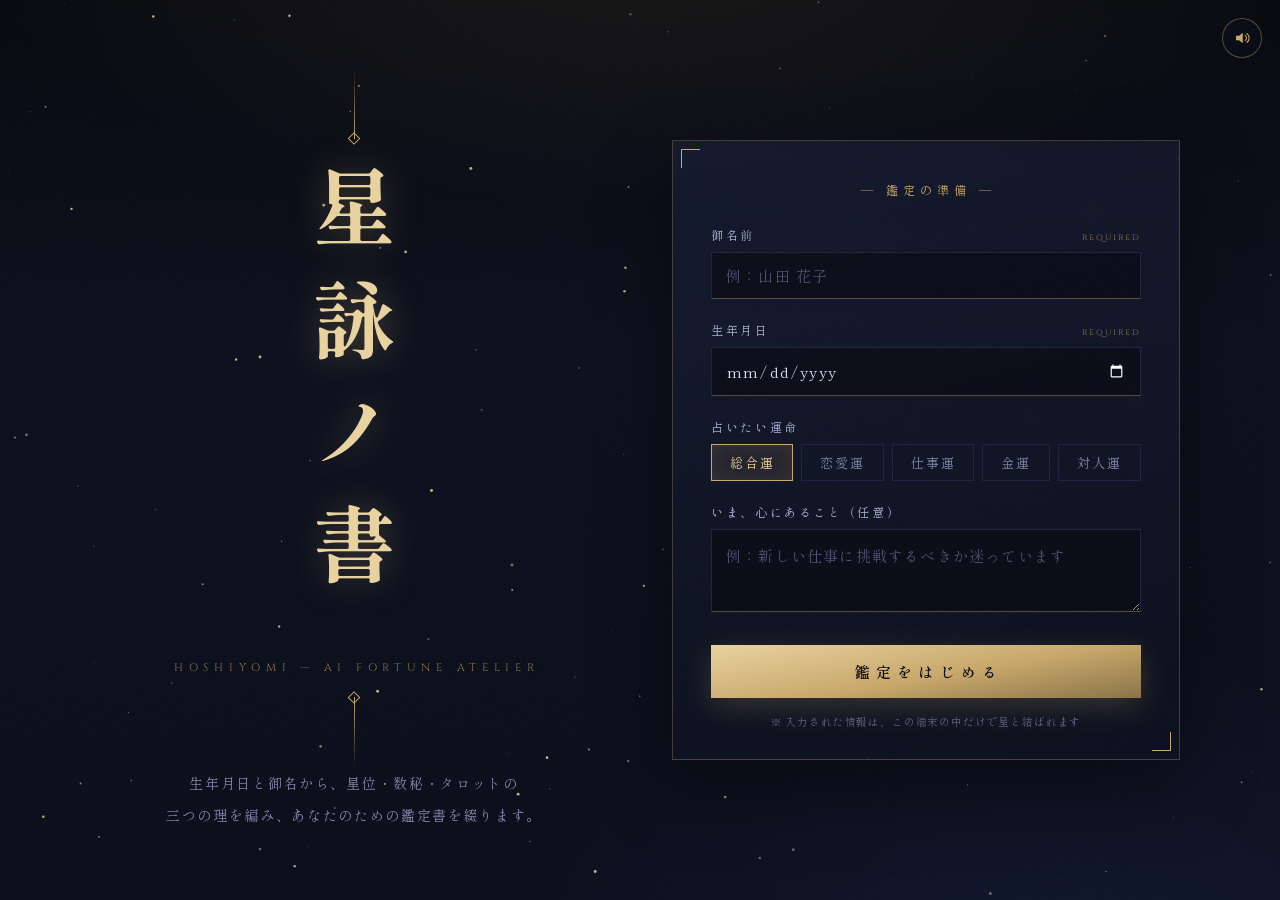
==== index.html @ f8292570 "星詠ノ書 — AI占い鑑定書ツール 初版 西洋占星術×数秘術×タロットの三占術ミックス。完全ローカル動作。 儀式フロー・鑑定書PDF・シェア画像・音響演出つき。  Co-Authored-By: Cl" ====
<!DOCTYPE html>
<html lang="ja">
<head>
<meta charset="UTF-8">
<meta name="viewport" content="width=device-width, initial-scale=1.0">
<title>星詠ノ書 — AI Fortune Atelier</title>
<link rel="preconnect" href="https://fonts.googleapis.com">
<link rel="preconnect" href="https://fonts.gstatic.com" crossorigin>
<link href="https://fonts.googleapis.com/css2?family=Shippori+Mincho+B1:wght@400;500;600;700;800&family=Cormorant+Garamond:ital,wght@0,400;0,500;0,600;1,400&family=Cinzel:wght@400;500;600&display=swap" rel="stylesheet">
<link rel="stylesheet" href="style.css">
</head>
<body>

<canvas id="stars"></canvas>
<div class="grain" aria-hidden="true"></div>

<button id="sound-toggle" class="sound-toggle" aria-label="音のオン・オフ" title="音のオン・オフ">
  <svg class="ico-on" viewBox="0 0 24 24" width="18" height="18"><path d="M4 9v6h4l5 4V5L8 9H4z" fill="currentColor"/><path d="M16 8.5a4 4 0 010 7M18.5 6a7.5 7.5 0 010 12" fill="none" stroke="currentColor" stroke-width="1.4" stroke-linecap="round"/></svg>
  <svg class="ico-off" viewBox="0 0 24 24" width="18" height="18"><path d="M4 9v6h4l5 4V5L8 9H4z" fill="currentColor"/><path d="M16 9.5l5 5M21 9.5l-5 5" fill="none" stroke="currentColor" stroke-width="1.4" stroke-linecap="round"/></svg>
</button>

<!-- ============ 画面1: 導入・入力 ============ -->
<section id="screen-intro" class="screen active">
  <div class="intro-layout">
    <div class="intro-title-block">
      <div class="title-ornament-top"></div>
      <h1 class="app-title">星詠ノ書</h1>
      <p class="app-title-en">HOSHIYOMI — AI FORTUNE ATELIER</p>
      <div class="title-ornament-bottom"></div>
      <p class="intro-lead">
        生年月日と御名から、星位・数秘・タロットの<br>
        三つの理を編み、あなたのための鑑定書を綴ります。
      </p>
    </div>

    <div class="intro-form-block">
      <div class="form-card">
        <p class="form-card-label">— 鑑定の準備 —</p>

        <label class="field">
          <span class="field-label">御名前 <em>required</em></span>
          <input type="text" id="in-name" placeholder="例：山田 花子" autocomplete="off">
        </label>

        <label class="field">
          <span class="field-label">生年月日 <em>required</em></span>
          <input type="date" id="in-birth" min="1930-01-01" max="2020-12-31">
        </label>

        <div class="field">
          <span class="field-label">占いたい運命</span>
          <div class="topic-chips" id="topic-chips">
            <button type="button" class="chip active" data-topic="total">総合運</button>
            <button type="button" class="chip" data-topic="love">恋愛運</button>
            <button type="button" class="chip" data-topic="work">仕事運</button>
            <button type="button" class="chip" data-topic="money">金運</button>
            <button type="button" class="chip" data-topic="human">対人運</button>
          </div>
        </div>

        <label class="field">
          <span class="field-label">いま、心にあること（任意）</span>
          <textarea id="in-concern" rows="2" placeholder="例：新しい仕事に挑戦するべきか迷っています"></textarea>
        </label>

        <button id="btn-start" class="btn-primary">鑑定をはじめる</button>
        <p class="form-note">※ 入力された情報は、この端末の中だけで星と結ばれます</p>
      </div>
    </div>
  </div>
</section>

<!-- ============ 画面2: 鑑定中の儀 ============ -->
<section id="screen-ritual" class="screen">
  <div class="ritual-center">
    <div class="ritual-circle">
      <svg id="ritual-svg" viewBox="0 0 300 300" aria-hidden="true"></svg>
    </div>
    <p id="ritual-text" class="ritual-text">星の配置を読んでいます</p>
  </div>
</section>

<!-- ============ 画面3: タロット選択 ============ -->
<section id="screen-cards" class="screen">
  <div class="cards-head">
    <p class="section-kicker">— 第三の理 —</p>
    <h2 class="section-title">三枚の札を選んでください</h2>
    <p class="cards-guide" id="cards-guide">心を静め、呼ばれていると感じる札に触れてください（あと <b id="pick-left">3</b> 枚）</p>
  </div>

  <div class="card-slots">
    <div class="card-slot" data-slot="0"><span class="slot-label">過去</span><div class="slot-card"></div></div>
    <div class="card-slot" data-slot="1"><span class="slot-label">現在</span><div class="slot-card"></div></div>
    <div class="card-slot" data-slot="2"><span class="slot-label">未来</span><div class="slot-card"></div></div>
  </div>

  <div class="card-fan" id="card-fan"></div>

  <div class="cards-actions">
    <button id="btn-reveal" class="btn-primary" disabled>札をひらく</button>
  </div>
</section>

<!-- ============ 画面4: 鑑定結果 ============ -->
<section id="screen-result" class="screen">
  <div class="result-wrap">

    <header class="result-header reveal">
      <p class="result-kicker">KANTEI-SHO</p>
      <h2 class="result-title">鑑　定　書</h2>
      <p class="result-name"><span id="r-name"></span> 様</p>
      <p class="result-date" id="r-date"></p>
      <div class="header-rule"></div>
      <div class="seal" id="result-seal"></div>
    </header>

    <!-- 三つの理 -->
    <div class="trinity reveal">
      <div class="trinity-item">
        <p class="trinity-label">星位 — Zodiac</p>
        <div class="wheel-box"><svg id="zodiac-wheel" viewBox="0 0 260 260"></svg></div>
        <p class="trinity-value" id="r-sign"></p>
        <p class="trinity-sub" id="r-sign-sub"></p>
      </div>
      <div class="trinity-item">
        <p class="trinity-label">数秘 — Numerology</p>
        <div class="number-box">
          <span class="life-path" id="r-number">7</span>
          <span class="number-ring"></span>
        </div>
        <p class="trinity-value" id="r-number-name"></p>
        <p class="trinity-sub" id="r-number-sub"></p>
      </div>
      <div class="trinity-item">
        <p class="trinity-label">守護色 — Guardian</p>
        <div class="orb-box"><div class="color-orb" id="r-orb"></div></div>
        <p class="trinity-value" id="r-color-name"></p>
        <p class="trinity-sub" id="r-color-sub"></p>
      </div>
    </div>

    <!-- 運勢チャート -->
    <div class="chart-section reveal">
      <p class="section-kicker">— 五運の均衡 —</p>
      <div class="chart-row">
        <svg id="radar" viewBox="0 0 320 300"></svg>
        <div class="score-list" id="score-list"></div>
      </div>
    </div>

    <!-- タロット振り返り -->
    <div class="tarot-section reveal">
      <p class="section-kicker">— 三枚の札が示すもの —</p>
      <div class="tarot-recap" id="tarot-recap"></div>
    </div>

    <!-- 鑑定文 -->
    <div class="reading-section reveal">
      <p class="section-kicker">— 鑑定 —</p>
      <article class="reading" id="reading"></article>
    </div>

    <!-- 今日の一文 -->
    <div class="oracle-line reveal">
      <blockquote id="r-oracle"></blockquote>
    </div>

    <!-- アクション -->
    <div class="result-actions reveal">
      <button id="btn-pdf" class="btn-primary">鑑定書を保存する（PDF）</button>
      <button id="btn-share" class="btn-ghost">結果カードを画像で保存</button>
      <button id="btn-again" class="btn-ghost">もう一度 鑑定する</button>
    </div>

    <footer class="result-footer">
      <p>星詠ノ書 — HOSHIYOMI AI FORTUNE ATELIER</p>
    </footer>
  </div>
</section>

<!-- ============ 印刷用 鑑定書 ============ -->
<div id="kanteisho" aria-hidden="true"></div>

<script src="app.js"></script>
</body>
</html>
---- style.css ----
/* ============================================================
   星詠ノ書 — HOSHIYOMI AI FORTUNE ATELIER
   墨色の夜空 × アンティークゴールド / 夜の天文台の蔵書室
   ============================================================ */

:root {
  --ink-0: #07090f;        /* 最深部の墨 */
  --ink-1: #0c101d;        /* 基調の夜 */
  --ink-2: #131a2e;        /* 浮き上がる面 */
  --ink-3: #1c2440;        /* 縁・界面 */
  --gold: #c9a86a;         /* アンティークゴールド */
  --gold-bright: #e9d3a0;  /* 金の輝き */
  --gold-dim: #8a7448;     /* 沈んだ金 */
  --moon: #aab4d4;         /* 月光の銀青 */
  --text: #d8dcea;         /* 本文 */
  --text-dim: #7d86a6;     /* 補足 */
  --crimson: #b04a5a;      /* 逆位置などの差し色 */

  --serif-jp: "Shippori Mincho B1", "Hiragino Mincho ProN", serif;
  --serif-en: "Cormorant Garamond", Georgia, serif;
  --display-en: "Cinzel", "Cormorant Garamond", serif;
}

* { margin: 0; padding: 0; box-sizing: border-box; }

html { scroll-behavior: smooth; }

body {
  font-family: var(--serif-jp);
  background: var(--ink-1);
  color: var(--text);
  min-height: 100vh;
  overflow-x: hidden;
  -webkit-font-smoothing: antialiased;
}

/* ---------- 背景レイヤー ---------- */
#stars {
  position: fixed; inset: 0;
  width: 100vw; height: 100vh;
  z-index: 0;
  pointer-events: none;
}

body::before {
  /* 上方からの淡い金の光暈と深部のグラデーション */
  content: "";
  position: fixed; inset: 0; z-index: 0;
  background:
    radial-gradient(ellipse 90% 55% at 50% -10%, rgba(201,168,106,.10), transparent 60%),
    radial-gradient(ellipse 70% 60% at 85% 110%, rgba(50,68,130,.18), transparent 65%),
    linear-gradient(180deg, var(--ink-0) 0%, var(--ink-1) 38%, #0a0e1b 100%);
  pointer-events: none;
}

.grain {
  position: fixed; inset: -50%;
  width: 200%; height: 200%;
  z-index: 50;
  pointer-events: none;
  opacity: .05;
  background-image: url("data:image/svg+xml,%3Csvg xmlns='http://www.w3.org/2000/svg' width='240' height='240'%3E%3Cfilter id='n'%3E%3CfeTurbulence type='fractalNoise' baseFrequency='0.85' numOctaves='2'/%3E%3C/filter%3E%3Crect width='240' height='240' filter='url(%23n)' opacity='0.6'/%3E%3C/svg%3E");
  animation: grain-shift 9s steps(6) infinite;
}
@keyframes grain-shift {
  0%,100% { transform: translate(0,0); }
  20% { transform: translate(-2%,2%); }
  40% { transform: translate(2%,-1%); }
  60% { transform: translate(-1%,-2%); }
  80% { transform: translate(1%,2%); }
}

/* ---------- 画面遷移 ---------- */
.screen {
  position: relative;
  z-index: 1;
  display: none;
  min-height: 100vh;
  padding: 48px 24px;
}
.screen.active { display: block; animation: screen-in 1s cubic-bezier(.22,1,.36,1) both; }
@keyframes screen-in {
  from { opacity: 0; transform: translateY(18px); }
  to   { opacity: 1; transform: translateY(0); }
}

/* ============================================================
   画面1 — 導入
   ============================================================ */
.intro-layout {
  max-width: 1080px;
  margin: 0 auto;
  display: grid;
  grid-template-columns: 1fr 1fr;
  gap: 64px;
  align-items: center;
  min-height: calc(100vh - 96px);
}

.intro-title-block { text-align: center; position: relative; }

.title-ornament-top, .title-ornament-bottom {
  width: 1px; height: 70px;
  margin: 0 auto;
  background: linear-gradient(180deg, transparent, var(--gold));
  position: relative;
}
.title-ornament-bottom { background: linear-gradient(180deg, var(--gold), transparent); }
.title-ornament-top::after, .title-ornament-bottom::before {
  content: "";
  position: absolute; left: 50%;
  width: 7px; height: 7px;
  transform: translateX(-50%) rotate(45deg);
  border: 1px solid var(--gold);
}
.title-ornament-top::after { bottom: -4px; }
.title-ornament-bottom::before { top: -4px; }

.app-title {
  writing-mode: vertical-rl;
  font-size: clamp(56px, 7vw, 84px);
  font-weight: 700;
  letter-spacing: .34em;
  color: var(--gold-bright);
  margin: 26px auto;
  text-shadow: 0 0 36px rgba(201,168,106,.36);
  height: auto;
  display: inline-block;
}

.app-title-en {
  font-family: var(--display-en);
  font-size: 11px;
  letter-spacing: .52em;
  color: var(--gold-dim);
  margin: 14px 0 22px;
  text-indent: .52em;
}

.intro-lead {
  font-size: 14px;
  line-height: 2.3;
  color: var(--text-dim);
  letter-spacing: .12em;
}

/* --- 入力フォーム --- */
.form-card {
  background: linear-gradient(165deg, rgba(28,36,64,.5), rgba(12,16,29,.72));
  border: 1px solid rgba(201,168,106,.28);
  padding: 40px 38px 30px;
  position: relative;
  backdrop-filter: blur(6px);
  box-shadow: 0 30px 70px rgba(0,0,0,.45);
}
/* 四隅の飾り */
.form-card::before, .form-card::after {
  content: "";
  position: absolute;
  width: 18px; height: 18px;
  border-color: var(--gold);
  border-style: solid;
}
.form-card::before { top: 8px; left: 8px; border-width: 1px 0 0 1px; }
.form-card::after  { bottom: 8px; right: 8px; border-width: 0 1px 1px 0; }

.form-card-label {
  text-align: center;
  font-size: 12px;
  letter-spacing: .42em;
  text-indent: .42em;
  color: var(--gold);
  margin-bottom: 28px;
}

.field { display: block; margin-bottom: 22px; }
.field-label {
  display: flex;
  justify-content: space-between;
  align-items: baseline;
  font-size: 12px;
  letter-spacing: .22em;
  color: var(--moon);
  margin-bottom: 9px;
}
.field-label em {
  font-family: var(--display-en);
  font-style: normal;
  font-size: 9px;
  letter-spacing: .2em;
  color: var(--gold-dim);
}

input[type="text"], input[type="date"], textarea {
  width: 100%;
  background: rgba(7,9,15,.6);
  border: 1px solid var(--ink-3);
  border-bottom-color: rgba(201,168,106,.4);
  color: var(--text);
  font-family: var(--serif-jp);
  font-size: 15px;
  letter-spacing: .08em;
  padding: 12px 14px;
  outline: none;
  transition: border-color .3s, box-shadow .3s;
}
input:focus, textarea:focus {
  border-color: var(--gold);
  box-shadow: 0 0 0 1px rgba(201,168,106,.2), 0 6px 24px rgba(201,168,106,.07);
}
input::placeholder, textarea::placeholder { color: #4a5270; }
input[type="date"] { color-scheme: dark; }
textarea { resize: vertical; line-height: 1.9; }

.topic-chips { display: flex; flex-wrap: wrap; gap: 8px; }
.chip {
  font-family: var(--serif-jp);
  font-size: 13px;
  letter-spacing: .14em;
  color: var(--text-dim);
  background: transparent;
  border: 1px solid var(--ink-3);
  padding: 8px 18px;
  cursor: pointer;
  transition: all .3s;
}
.chip:hover { border-color: var(--gold-dim); color: var(--text); }
.chip.active {
  border-color: var(--gold);
  color: var(--gold-bright);
  background: rgba(201,168,106,.1);
  box-shadow: 0 0 18px rgba(201,168,106,.12) inset;
}

.btn-primary {
  display: block;
  width: 100%;
  margin-top: 28px;
  font-family: var(--serif-jp);
  font-size: 15px;
  font-weight: 600;
  letter-spacing: .42em;
  text-indent: .42em;
  color: var(--ink-0);
  background: linear-gradient(170deg, var(--gold-bright), var(--gold) 55%, var(--gold-dim));
  border: none;
  padding: 16px 28px;
  cursor: pointer;
  position: relative;
  transition: transform .25s, box-shadow .35s, filter .3s;
  box-shadow: 0 8px 30px rgba(201,168,106,.22);
}
.btn-primary:hover:not(:disabled) {
  transform: translateY(-2px);
  filter: brightness(1.08);
  box-shadow: 0 14px 44px rgba(201,168,106,.34);
}
.btn-primary:disabled { opacity: .35; cursor: not-allowed; }

.btn-ghost {
  font-family: var(--serif-jp);
  font-size: 13px;
  letter-spacing: .26em;
  text-indent: .26em;
  color: var(--gold);
  background: transparent;
  border: 1px solid rgba(201,168,106,.45);
  padding: 14px 26px;
  cursor: pointer;
  transition: all .3s;
}
.btn-ghost:hover { background: rgba(201,168,106,.1); border-color: var(--gold); color: var(--gold-bright); }

.form-note {
  margin-top: 16px;
  font-size: 10.5px;
  letter-spacing: .08em;
  color: #565f80;
  text-align: center;
}

/* ============================================================
   画面2 — 鑑定中の儀
   ============================================================ */
#screen-ritual {
  display: none;
  align-items: center;
  justify-content: center;
}
#screen-ritual.active { display: flex; }

.ritual-center { text-align: center; }

.ritual-circle { width: 300px; height: 300px; margin: 0 auto 42px; }
#ritual-svg { width: 100%; height: 100%; overflow: visible; }

.ritual-ring { animation: spin 24s linear infinite; transform-origin: 150px 150px; }
.ritual-ring.rev { animation: spin-rev 36s linear infinite; }
.ritual-ring.slow { animation-duration: 60s; }
@keyframes spin { to { transform: rotate(360deg); } }
@keyframes spin-rev { to { transform: rotate(-360deg); } }

.ritual-text {
  font-size: 15px;
  letter-spacing: .34em;
  text-indent: .34em;
  color: var(--moon);
  min-height: 1.6em;
  animation: ritual-pulse 2.6s ease-in-out infinite;
}
@keyframes ritual-pulse {
  0%,100% { opacity: .45; }
  50% { opacity: 1; }
}

/* ============================================================
   画面3 — タロット
   ============================================================ */
.cards-head { text-align: center; margin: 16px 0 30px; }

.section-kicker {
  font-size: 11.5px;
  letter-spacing: .4em;
  text-indent: .4em;
  color: var(--gold);
  margin-bottom: 14px;
}
.section-title {
  font-size: clamp(22px, 3vw, 30px);
  font-weight: 600;
  letter-spacing: .22em;
  color: var(--text);
}
.cards-guide {
  margin-top: 14px;
  font-size: 13px;
  letter-spacing: .12em;
  color: var(--text-dim);
}
.cards-guide b { color: var(--gold-bright); font-size: 16px; }

.card-slots {
  display: flex;
  justify-content: center;
  gap: 34px;
  margin: 8px 0 34px;
}
.card-slot { text-align: center; }
.slot-label {
  display: block;
  font-size: 11.5px;
  letter-spacing: .4em;
  text-indent: .4em;
  color: var(--gold-dim);
  margin-bottom: 10px;
}
.slot-card {
  width: 96px; height: 156px;
  border: 1px dashed rgba(201,168,106,.35);
  background: rgba(12,16,29,.4);
  position: relative;
  transition: all .4s;
}
.card-slot.filled .slot-card { border-style: solid; border-color: var(--gold); box-shadow: 0 0 30px rgba(201,168,106,.18); }

/* --- 扇状のカード群 --- */
.card-fan {
  display: flex;
  justify-content: center;
  padding: 26px 0 10px;
  min-height: 190px;
}
.fan-card {
  width: 86px; height: 140px;
  margin: 0 -26px;
  position: relative;
  cursor: pointer;
  transition: transform .35s cubic-bezier(.22,1,.36,1), opacity .4s;
  transform-origin: 50% 120%;
  animation: fan-deal .7s cubic-bezier(.22,1,.36,1) both;
}
@keyframes fan-deal {
  from { opacity: 0; transform: translateY(40px) rotate(0deg); }
}
.fan-card:hover { transform: translateY(-26px) !important; z-index: 30 !important; }
.fan-card.picked { opacity: 0; pointer-events: none; transform: translateY(-70px) scale(.7) !important; }

/* カード裏面（共通の意匠） */
.card-back {
  position: absolute; inset: 0;
  background:
    radial-gradient(circle at 50% 38%, rgba(201,168,106,.16), transparent 55%),
    linear-gradient(160deg, #161e38, #0b0f1e);
  border: 1px solid rgba(201,168,106,.5);
  box-shadow: 0 10px 26px rgba(0,0,0,.55);
  display: flex;
  align-items: center;
  justify-content: center;
}
.card-back::before {
  content: "";
  position: absolute; inset: 6px;
  border: 1px solid rgba(201,168,106,.3);
}
.card-back svg { width: 54%; opacity: .9; }

/* カード表面 */
.card-face {
  position: absolute; inset: 0;
  background: linear-gradient(170deg, #f5edda, #e7dcc0);
  border: 1px solid var(--gold-dim);
  color: #241f17;
  display: flex;
  flex-direction: column;
  align-items: center;
  justify-content: space-between;
  padding: 10px 6px;
  backface-visibility: hidden;
}
.card-face.reversed-face .face-inner { transform: rotate(180deg); }
.face-inner { display: flex; flex-direction: column; align-items: center; gap: 7px; flex: 1; justify-content: center; }
.face-num { font-family: var(--display-en); font-size: 13px; letter-spacing: .2em; color: #6e5a2e; }
.face-emblem { position: relative; width: 52px; height: 52px; display: flex; align-items: center; justify-content: center; }
.face-emblem svg { position: absolute; inset: 0; width: 100%; height: 100%; animation: spin 60s linear infinite; }
.face-glyph { font-size: 26px; line-height: 1; color: #2a2114; position: relative; z-index: 1; }
.face-name { font-size: 11px; font-weight: 700; letter-spacing: .14em; writing-mode: vertical-rl; color: #241f17; }
.face-frame { position: absolute; inset: 4px; border: 1px solid rgba(110,90,46,.4); pointer-events: none; }
.face-frame::after { content: ""; position: absolute; inset: 2px; border: .5px solid rgba(110,90,46,.28); }
.face-corner { position: absolute; width: 5px; height: 5px; border: 1px solid rgba(110,90,46,.6); z-index: 2; }
.face-corner.tl { top: 7px; left: 7px; border-width: 1px 0 0 1px; }
.face-corner.tr { top: 7px; right: 7px; border-width: 1px 1px 0 0; }
.face-corner.bl { bottom: 7px; left: 7px; border-width: 0 0 1px 1px; }
.face-corner.br { bottom: 7px; right: 7px; border-width: 0 1px 1px 0; }
.recap-mini .face-emblem { width: 38px; height: 38px; }
.recap-mini .face-glyph { font-size: 19px; }

.cards-actions { text-align: center; margin-top: 26px; }
.cards-actions .btn-primary { display: inline-block; width: auto; min-width: 280px; }

/* --- スロットに置かれたカードのフリップ --- */
.flip-scene { position: absolute; inset: 0; perspective: 900px; }
.flip-inner {
  position: absolute; inset: 0;
  transform-style: preserve-3d;
  transition: transform 1.1s cubic-bezier(.3,.9,.3,1);
}
.flip-inner.flipped { transform: rotateY(180deg); }
.flip-inner .card-back { backface-visibility: hidden; }
.flip-inner .card-face { transform: rotateY(180deg); }

/* ============================================================
   画面4 — 鑑定結果
   ============================================================ */
.result-wrap { max-width: 860px; margin: 0 auto; }

.reveal { opacity: 0; transform: translateY(26px); transition: opacity 1s ease, transform 1s cubic-bezier(.22,1,.36,1); }
.reveal.shown { opacity: 1; transform: translateY(0); }

.result-header { text-align: center; padding: 34px 0 10px; position: relative; }
.result-kicker {
  font-family: var(--display-en);
  font-size: 11px;
  letter-spacing: .58em;
  text-indent: .58em;
  color: var(--gold-dim);
  margin-bottom: 18px;
}
.result-title {
  font-size: clamp(34px, 5vw, 46px);
  font-weight: 700;
  letter-spacing: .3em;
  text-indent: .3em;
  color: var(--gold-bright);
  text-shadow: 0 0 40px rgba(201,168,106,.3);
}
.result-name { margin-top: 22px; font-size: 19px; letter-spacing: .2em; }
.result-date { margin-top: 8px; font-size: 12px; letter-spacing: .24em; color: var(--text-dim); }
.header-rule {
  width: 200px; height: 1px;
  margin: 30px auto 0;
  background: linear-gradient(90deg, transparent, var(--gold), transparent);
  position: relative;
}

/* 落款印 */
.seal {
  position: absolute;
  top: 30px; right: 4px;
  opacity: 0;
  transform: rotate(-7deg) scale(.4);
  filter: drop-shadow(0 2px 6px rgba(178,58,46,.35));
  animation: seal-stamp .5s cubic-bezier(.34,1.56,.64,1) 1.1s forwards;
}
@keyframes seal-stamp {
  0%   { opacity: 0; transform: rotate(-7deg) scale(1.7); }
  60%  { opacity: .95; transform: rotate(-7deg) scale(.92); }
  100% { opacity: .92; transform: rotate(-7deg) scale(1); }
}
@media (max-width: 860px) {
  .seal { top: auto; bottom: 2px; right: 6px; }
  .seal svg { width: 50px; height: 50px; }
}

/* 音トグル */
.sound-toggle {
  position: fixed;
  top: 18px; right: 18px;
  z-index: 60;
  width: 40px; height: 40px;
  display: flex; align-items: center; justify-content: center;
  background: rgba(12,16,29,.6);
  border: 1px solid rgba(201,168,106,.4);
  border-radius: 50%;
  color: var(--gold);
  cursor: pointer;
  backdrop-filter: blur(6px);
  transition: all .3s;
}
.sound-toggle:hover { border-color: var(--gold); color: var(--gold-bright); background: rgba(201,168,106,.12); }
.sound-toggle .ico-off { display: none; }
.sound-toggle.muted .ico-on { display: none; }
.sound-toggle.muted .ico-off { display: block; }
.sound-toggle.muted { color: var(--text-dim); }
.header-rule::after {
  content: "";
  position: absolute; left: 50%; top: -3px;
  width: 6px; height: 6px;
  transform: translateX(-50%) rotate(45deg);
  border: 1px solid var(--gold);
  background: var(--ink-1);
}

/* --- 三つの理 --- */
.trinity {
  display: grid;
  grid-template-columns: repeat(3, 1fr);
  gap: 22px;
  margin: 44px 0;
}
.trinity-item {
  text-align: center;
  border: 1px solid rgba(201,168,106,.2);
  background: linear-gradient(170deg, rgba(28,36,64,.34), rgba(12,16,29,.5));
  padding: 26px 16px 24px;
  position: relative;
}
.trinity-item::before {
  content: "";
  position: absolute; top: -1px; left: 50%;
  transform: translateX(-50%);
  width: 44px; height: 1px;
  background: var(--gold);
}
.trinity-label {
  font-size: 10.5px;
  letter-spacing: .3em;
  color: var(--gold-dim);
  margin-bottom: 18px;
}
.trinity-value { font-size: 17px; font-weight: 600; letter-spacing: .16em; color: var(--gold-bright); margin-top: 16px; }
.trinity-sub { font-size: 11.5px; letter-spacing: .1em; color: var(--text-dim); margin-top: 8px; line-height: 1.9; }

.wheel-box { width: 150px; height: 150px; margin: 0 auto; }
#zodiac-wheel { width: 100%; height: 100%; }

.number-box {
  width: 150px; height: 150px;
  margin: 0 auto;
  position: relative;
  display: flex;
  align-items: center;
  justify-content: center;
}
.life-path {
  font-family: var(--serif-en);
  font-size: 76px;
  font-weight: 500;
  color: var(--gold-bright);
  text-shadow: 0 0 34px rgba(201,168,106,.45);
  position: relative; z-index: 1;
}
.number-ring {
  position: absolute; inset: 12px;
  border: 1px solid rgba(201,168,106,.4);
  border-radius: 50%;
}
.number-ring::before {
  content: "";
  position: absolute; inset: -7px;
  border: 1px dashed rgba(201,168,106,.22);
  border-radius: 50%;
  animation: spin 40s linear infinite;
}

.orb-box {
  width: 150px; height: 150px;
  margin: 0 auto;
  display: flex; align-items: center; justify-content: center;
}
.color-orb {
  width: 84px; height: 84px;
  border-radius: 50%;
  position: relative;
  animation: orb-breathe 4.5s ease-in-out infinite;
}
@keyframes orb-breathe {
  0%,100% { transform: scale(1); filter: brightness(1); }
  50% { transform: scale(1.06); filter: brightness(1.18); }
}

/* --- 運勢チャート --- */
.chart-section { margin: 54px 0; text-align: center; }
.chart-row {
  display: flex;
  align-items: center;
  justify-content: center;
  gap: 44px;
  margin-top: 12px;
  flex-wrap: wrap;
}
#radar { width: 320px; height: 300px; }

.score-list { text-align: left; min-width: 230px; }
.score-item { display: flex; align-items: center; gap: 14px; margin: 13px 0; }
.score-label { font-size: 13px; letter-spacing: .2em; color: var(--text); width: 58px; }
.score-bar {
  flex: 1; height: 3px;
  background: var(--ink-3);
  position: relative;
}
.score-bar i {
  position: absolute; left: 0; top: 0; bottom: 0;
  background: linear-gradient(90deg, var(--gold-dim), var(--gold-bright));
  width: 0;
  transition: width 1.4s cubic-bezier(.22,1,.36,1) .3s;
}
.score-num { font-family: var(--serif-en); font-size: 15px; color: var(--gold); width: 30px; text-align: right; }

/* --- タロット振り返り --- */
.tarot-section { margin: 54px 0; text-align: center; }
.tarot-recap {
  display: grid;
  grid-template-columns: repeat(3, 1fr);
  gap: 22px;
  margin-top: 26px;
}
.recap-card {
  border: 1px solid rgba(201,168,106,.2);
  background: linear-gradient(170deg, rgba(28,36,64,.3), rgba(12,16,29,.5));
  padding: 24px 18px;
  text-align: center;
}
.recap-pos { font-size: 10.5px; letter-spacing: .34em; text-indent: .34em; color: var(--gold-dim); margin-bottom: 14px; }
.recap-mini {
  width: 64px; height: 104px;
  margin: 0 auto 16px;
}
.recap-mini .card-face { position: relative; inset: auto; width: 100%; height: 100%; }
.recap-name { font-size: 15px; font-weight: 600; letter-spacing: .12em; color: var(--gold-bright); }
.recap-ori { font-size: 10.5px; letter-spacing: .2em; color: var(--moon); margin-top: 6px; }
.recap-ori.rev { color: var(--crimson); }
.recap-words { font-size: 12px; line-height: 2; color: var(--text-dim); margin-top: 12px; }

/* --- 鑑定文 --- */
.reading-section { margin: 54px 0 30px; }
.reading-section .section-kicker { text-align: center; }
.reading {
  margin-top: 24px;
  border: 1px solid rgba(201,168,106,.22);
  background: linear-gradient(175deg, rgba(28,36,64,.28), rgba(10,13,24,.55));
  padding: 46px clamp(24px, 6vw, 60px);
  position: relative;
}
.reading::before, .reading::after {
  content: "";
  position: absolute;
  width: 22px; height: 22px;
  border-color: rgba(201,168,106,.55);
  border-style: solid;
}
.reading::before { top: 10px; left: 10px; border-width: 1px 0 0 1px; }
.reading::after { bottom: 10px; right: 10px; border-width: 0 1px 1px 0; }

.reading h3 {
  font-size: 16px;
  font-weight: 600;
  letter-spacing: .3em;
  color: var(--gold);
  margin: 38px 0 18px;
  display: flex;
  align-items: center;
  gap: 16px;
}
.reading h3:first-child { margin-top: 0; }
.reading h3::after { content: ""; flex: 1; height: 1px; background: linear-gradient(90deg, rgba(201,168,106,.4), transparent); }
.reading p {
  font-size: 14.5px;
  line-height: 2.4;
  letter-spacing: .06em;
  color: var(--text);
  margin-bottom: 1.2em;
  text-align: justify;
}
.reading ul { list-style: none; margin: 6px 0 1.4em; }
.reading li {
  font-size: 14.5px;
  line-height: 2.2;
  padding-left: 26px;
  position: relative;
  color: var(--text);
  margin-bottom: 10px;
}
.reading li::before {
  content: "";
  position: absolute; left: 4px; top: .95em;
  width: 7px; height: 7px;
  transform: rotate(45deg);
  border: 1px solid var(--gold);
}
.reading .lucky-row {
  display: flex; flex-wrap: wrap; gap: 12px 32px;
  margin-top: 22px;
  padding-top: 22px;
  border-top: 1px dashed rgba(201,168,106,.3);
}
.reading .lucky-row span { font-size: 13px; letter-spacing: .1em; color: var(--text-dim); }
.reading .lucky-row b { color: var(--gold-bright); font-weight: 600; margin-left: 8px; }

.reading h3.tw-wait, .reading ul.tw-wait, .reading .lucky-row.tw-wait {
  opacity: 0;
  transform: translateY(8px);
}
.reading h3, .reading ul, .reading .lucky-row {
  transition: opacity .8s ease, transform .8s cubic-bezier(.22,1,.36,1);
}

.typing-caret::after {
  content: "";
  display: inline-block;
  width: 1px; height: 1.1em;
  background: var(--gold);
  margin-left: 2px;
  vertical-align: text-bottom;
  animation: caret 1s steps(2) infinite;
}
@keyframes caret { 50% { opacity: 0; } }

/* --- 今日の一文 --- */
.oracle-line { text-align: center; margin: 50px 0; }
.oracle-line blockquote {
  display: inline-block;
  font-size: 17px;
  line-height: 2.2;
  letter-spacing: .18em;
  color: var(--moon);
  padding: 26px 40px;
  position: relative;
}
.oracle-line blockquote::before, .oracle-line blockquote::after {
  content: "";
  position: absolute; left: 50%;
  transform: translateX(-50%);
  width: 120px; height: 1px;
  background: linear-gradient(90deg, transparent, rgba(170,180,212,.6), transparent);
}
.oracle-line blockquote::before { top: 0; }
.oracle-line blockquote::after { bottom: 0; }

/* --- アクション --- */
.result-actions {
  display: flex;
  flex-wrap: wrap;
  justify-content: center;
  gap: 16px;
  margin: 44px 0 30px;
}
.result-actions .btn-primary { width: auto; margin-top: 0; min-width: 300px; }

.result-footer {
  text-align: center;
  padding: 36px 0 10px;
  font-family: var(--display-en);
  font-size: 9.5px;
  letter-spacing: .5em;
  color: #444d6e;
}

/* ============================================================
   印刷用 鑑定書（画面では非表示）
   ============================================================ */
#kanteisho { display: none; }

@media print {
  @page { size: A4; margin: 0; }

  body { background: #f6f1e4 !important; }
  #stars, .grain, .screen, body::before { display: none !important; }

  #kanteisho {
    display: block;
    font-family: var(--serif-jp);
    color: #2b251b;
  }

  .k-page {
    width: 210mm;
    min-height: 296mm;
    padding: 22mm 20mm;
    background: #f6f1e4;
    position: relative;
    page-break-after: always;
    box-sizing: border-box;
  }
  .k-page:last-child { page-break-after: auto; }

  /* 飾り枠 */
  .k-frame {
    position: absolute; inset: 9mm;
    border: 1px solid #a8843c;
    pointer-events: none;
  }
  .k-frame::before {
    content: "";
    position: absolute; inset: 1.6mm;
    border: .5px solid rgba(168,132,60,.55);
  }

  /* --- 表紙 --- */
  .k-cover { display: flex; flex-direction: column; align-items: center; justify-content: center; text-align: center; }
  .k-cover-kicker { font-family: var(--display-en); font-size: 9pt; letter-spacing: .5em; color: #a8843c; margin-bottom: 14mm; }
  .k-cover-title { font-size: 34pt; font-weight: 700; letter-spacing: .34em; text-indent: .34em; color: #4a3a1c; margin-bottom: 16mm; }
  .k-cover-name { font-size: 16pt; letter-spacing: .22em; margin-bottom: 5mm; }
  .k-cover-date { font-size: 10pt; letter-spacing: .2em; color: #786a4e; }
  .k-cover-emblem { width: 46mm; height: 46mm; margin: 14mm auto; }
  .k-cover-seal { margin: 6mm auto 0; transform: rotate(-6deg); }
  .k-cover-issuer { position: absolute; bottom: 18mm; left: 0; right: 0; text-align: center; font-family: var(--display-en); font-size: 8pt; letter-spacing: .42em; color: #a8843c; }
  .k-reading-seal { text-align: center; margin-top: 7mm; transform: rotate(-6deg); }

  .k-h2 {
    font-size: 14pt;
    font-weight: 700;
    letter-spacing: .3em;
    color: #4a3a1c;
    text-align: center;
    margin: 0 0 8mm;
    padding-bottom: 3mm;
    border-bottom: 1px solid #a8843c;
  }
  .k-section { margin-bottom: 9mm; }
  .k-grid3 { display: flex; gap: 6mm; justify-content: space-between; }
  .k-cell {
    flex: 1;
    border: .5px solid #b9a06a;
    padding: 5mm 4mm;
    text-align: center;
  }
  .k-cell-label { font-size: 8pt; letter-spacing: .26em; color: #a8843c; margin-bottom: 3mm; }
  .k-cell-value { font-size: 13pt; font-weight: 600; letter-spacing: .12em; color: #3a3020; }
  .k-cell-sub { font-size: 8.5pt; color: #786a4e; margin-top: 2mm; line-height: 1.8; }
  .k-bignum { font-family: var(--serif-en); font-size: 30pt; color: #8a6a2c; line-height: 1.1; }
  .k-orb-print { width: 12mm; height: 12mm; border-radius: 50%; margin: 0 auto 2mm; border: .5px solid #b9a06a; }

  .k-tarot-row { display: flex; gap: 6mm; }
  .k-tarot { flex: 1; border: .5px solid #b9a06a; padding: 4mm; text-align: center; }
  .k-tarot-pos { font-size: 8pt; letter-spacing: .3em; color: #a8843c; }
  .k-tarot-name { font-size: 11.5pt; font-weight: 700; margin: 2.5mm 0 1.5mm; }
  .k-tarot-ori { font-size: 8pt; color: #786a4e; }
  .k-tarot-words { font-size: 8.5pt; line-height: 1.9; color: #4e4332; margin-top: 2.5mm; }

  .k-scores { width: 100%; border-collapse: collapse; }
  .k-scores td { border-bottom: .5px dashed #c4ae7e; padding: 2.6mm 1mm; font-size: 9.5pt; }
  .k-scores .sc-label { letter-spacing: .2em; width: 26mm; }
  .k-scores .sc-bar-cell { }
  .k-scores .sc-bar { height: 2.4mm; background: #e4d9bd; position: relative; }
  .k-scores .sc-bar i { position: absolute; left: 0; top: 0; bottom: 0; background: #a8843c; }
  .k-scores .sc-num { font-family: var(--serif-en); text-align: right; width: 12mm; color: #8a6a2c; }

  .k-reading h3 {
    font-size: 11.5pt;
    letter-spacing: .26em;
    color: #8a6a2c;
    margin: 7mm 0 3.5mm;
    padding-left: 4mm;
    border-left: 2px solid #a8843c;
  }
  .k-reading p { font-size: 10pt; line-height: 2.1; text-align: justify; margin-bottom: 3mm; letter-spacing: .04em; }
  .k-reading ul { margin: 2mm 0 4mm 5mm; }
  .k-reading li { font-size: 10pt; line-height: 2; margin-bottom: 1.6mm; }
  .k-lucky { margin-top: 6mm; padding-top: 4mm; border-top: .5px dashed #b9a06a; font-size: 9.5pt; line-height: 2.2; }
  .k-lucky b { color: #8a6a2c; margin: 0 4mm 0 1.5mm; }
  .k-oracle { margin-top: 8mm; text-align: center; font-size: 11pt; letter-spacing: .14em; color: #5a4c30; }
  .k-footer { position: absolute; bottom: 14mm; left: 0; right: 0; text-align: center; font-family: var(--display-en); font-size: 7.5pt; letter-spacing: .4em; color: #a8843c; }
}

/* ============================================================
   レスポンシブ
   ============================================================ */
@media (max-width: 860px) {
  .intro-layout { grid-template-columns: 1fr; gap: 36px; min-height: auto; padding-top: 20px; }
  .app-title { font-size: 52px; }
  .trinity { grid-template-columns: 1fr; }
  .tarot-recap { grid-template-columns: 1fr; }
  .card-slots { gap: 14px; }
  .slot-card { width: 76px; height: 124px; }
  .fan-card { width: 64px; height: 104px; margin: 0 -20px; }
  .chart-row { flex-direction: column; gap: 24px; }
  .result-actions .btn-primary, .result-actions .btn-ghost { width: 100%; }
}
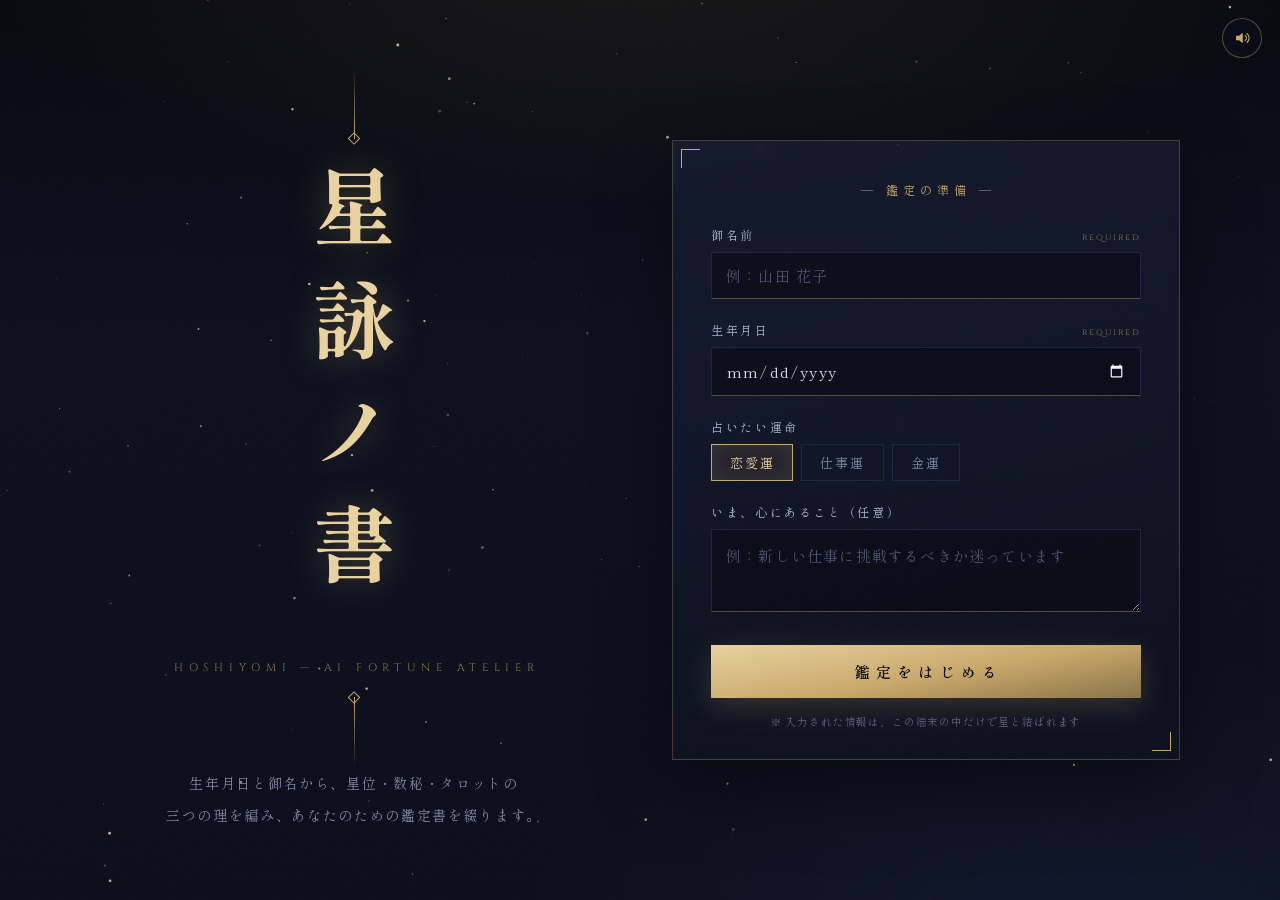
==== commit 43a5bbcf: "占いたい運命を恋愛運・仕事運・金運の3つに変更 総合運・対人運のチップを外し、デフォルト選択を恋愛運に。  Co-Authored-By: Claude Fable 5 <noreply@anthro" ====
--- a/index.html
+++ b/index.html
@@ -50,11 +50,9 @@
         <div class="field">
           <span class="field-label">占いたい運命</span>
           <div class="topic-chips" id="topic-chips">
-            <button type="button" class="chip active" data-topic="total">総合運</button>
-            <button type="button" class="chip" data-topic="love">恋愛運</button>
+            <button type="button" class="chip active" data-topic="love">恋愛運</button>
             <button type="button" class="chip" data-topic="work">仕事運</button>
             <button type="button" class="chip" data-topic="money">金運</button>
-            <button type="button" class="chip" data-topic="human">対人運</button>
           </div>
         </div>
 
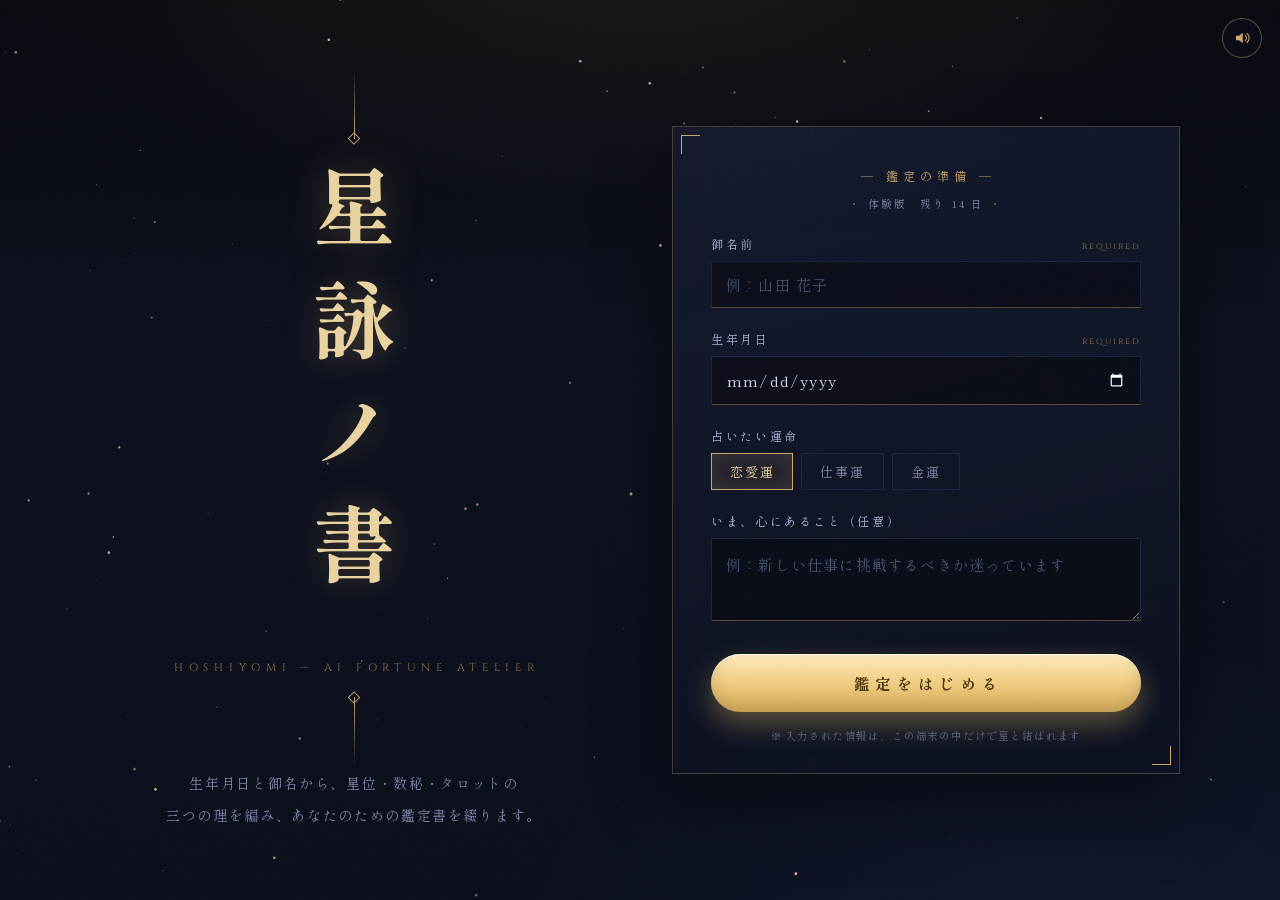
==== commit 9158ec99: "体験期間ゲート＋作り方ページを追加 - 初回アクセスから14日で終了ゲートを表示（?reset/?expiredでデモ・検証可） - 終了ゲート：作り方ページ（guide.html）へ誘導 - gui" ====
--- a/index.html
+++ b/index.html
@@ -36,6 +36,7 @@
     <div class="intro-form-block">
       <div class="form-card">
         <p class="form-card-label">— 鑑定の準備 —</p>
+        <p class="trial-badge" id="trial-badge"></p>
 
         <label class="field">
           <span class="field-label">御名前 <em>required</em></span>
@@ -176,6 +177,26 @@
   </div>
 </section>
 
+<!-- ============ 体験期間 終了ゲート ============ -->
+<section id="screen-expired" class="screen">
+  <div class="expired-wrap">
+    <div class="title-ornament-top"></div>
+    <p class="section-kicker">— 体験期間の満了 —</p>
+    <h2 class="expired-title">体験期間が<br>終了しました</h2>
+    <div class="expired-seal" id="expired-seal"></div>
+    <p class="expired-lead">
+      星詠ノ書をお楽しみいただき、ありがとうございました。<br>
+      このツールは、AIエージェント（Claude Code など）を使えば、<br>
+      特別な知識がなくても、あなた自身の手で作ることができます。
+    </p>
+    <p class="expired-sub">
+      宜しければ、AIを活用してご自身のツール作成に<br>挑戦されてみてください。作り方をご用意しました。
+    </p>
+    <a href="guide.html" class="btn-primary expired-btn">ツールの作り方を見る</a>
+    <p class="expired-note">HOSHIYOMI — AI FORTUNE ATELIER</p>
+  </div>
+</section>
+
 <!-- ============ 印刷用 鑑定書 ============ -->
 <div id="kanteisho" aria-hidden="true"></div>
 
--- a/style.css
+++ b/style.css
@@ -170,7 +170,76 @@
   letter-spacing: .42em;
   text-indent: .42em;
   color: var(--gold);
-  margin-bottom: 28px;
+  margin-bottom: 12px;
+}
+
+.trial-badge {
+  text-align: center;
+  font-size: 10.5px;
+  letter-spacing: .2em;
+  color: var(--text-dim);
+  margin-bottom: 24px;
+  min-height: 1em;
+}
+.trial-badge:not(:empty)::before,
+.trial-badge:not(:empty)::after { content: "・"; margin: 0 6px; color: var(--gold-dim); }
+
+/* ============ 体験期間 終了ゲート ============ */
+.expired-wrap {
+  max-width: 560px;
+  margin: 0 auto;
+  min-height: calc(100vh - 96px);
+  display: flex;
+  flex-direction: column;
+  align-items: center;
+  justify-content: center;
+  text-align: center;
+}
+.expired-wrap .title-ornament-top { margin-bottom: 8px; }
+.expired-wrap .section-kicker { margin: 18px 0 20px; }
+.expired-title {
+  font-size: clamp(30px, 5vw, 44px);
+  font-weight: 700;
+  letter-spacing: .18em;
+  line-height: 1.5;
+  color: var(--gold-bright);
+  text-shadow: 0 0 38px rgba(201,168,106,.32);
+}
+.expired-seal { margin: 30px 0 6px; transform: rotate(-6deg); opacity: .95; }
+.expired-lead {
+  margin-top: 26px;
+  font-size: 14.5px;
+  line-height: 2.3;
+  letter-spacing: .08em;
+  color: var(--text);
+}
+.expired-sub {
+  margin-top: 20px;
+  font-size: 13.5px;
+  line-height: 2.2;
+  letter-spacing: .08em;
+  color: var(--moon);
+}
+.expired-btn {
+  display: inline-block;
+  width: auto;
+  min-width: 320px;
+  margin-top: 40px;
+  text-decoration: none;
+  text-align: center;
+  box-sizing: border-box;
+}
+.expired-note {
+  margin-top: 44px;
+  font-family: var(--display-en);
+  font-size: 9.5px;
+  letter-spacing: .5em;
+  color: #444d6e;
+}
+@media (max-width: 860px) {
+  .expired-wrap { min-height: calc(100vh - 60px); }
+  .expired-lead br, .expired-sub br { display: none; }
+  .expired-btn { min-width: 0; width: 100%; }
 }
 
 .field { display: block; margin-bottom: 22px; }
@@ -237,25 +306,52 @@
   width: 100%;
   margin-top: 28px;
   font-family: var(--serif-jp);
-  font-size: 15px;
-  font-weight: 600;
-  letter-spacing: .42em;
-  text-indent: .42em;
-  color: var(--ink-0);
-  background: linear-gradient(170deg, var(--gold-bright), var(--gold) 55%, var(--gold-dim));
+  font-size: 15.5px;
+  font-weight: 700;
+  letter-spacing: .34em;
+  text-indent: .34em;
+  color: #4a2f08;
+  background: linear-gradient(180deg, #ffeec1 0%, #f1cf86 46%, #dcae58 100%);
   border: none;
-  padding: 16px 28px;
+  border-radius: 100px;
+  padding: 18px 30px;
   cursor: pointer;
   position: relative;
-  transition: transform .25s, box-shadow .35s, filter .3s;
-  box-shadow: 0 8px 30px rgba(201,168,106,.22);
+  overflow: hidden;
+  transition: transform .3s cubic-bezier(.34,1.7,.5,1), box-shadow .35s, filter .3s;
+  box-shadow:
+    0 12px 28px rgba(201,168,106,.42),
+    0 1px 0 rgba(255,255,255,.7) inset,
+    0 -7px 16px rgba(138,116,72,.32) inset;
+}
+/* きらめきが定期的に走る */
+.btn-primary::before {
+  content: "";
+  position: absolute; top: 0; left: -70%;
+  width: 55%; height: 100%;
+  background: linear-gradient(100deg, transparent, rgba(255,255,255,.7), transparent);
+  transform: skewX(-18deg);
+  animation: btn-shimmer 3.4s ease-in-out infinite;
+  pointer-events: none;
+}
+@keyframes btn-shimmer {
+  0%, 55% { left: -70%; }
+  100% { left: 140%; }
 }
 .btn-primary:hover:not(:disabled) {
-  transform: translateY(-2px);
-  filter: brightness(1.08);
-  box-shadow: 0 14px 44px rgba(201,168,106,.34);
-}
-.btn-primary:disabled { opacity: .35; cursor: not-allowed; }
+  transform: translateY(-3px) scale(1.03);
+  filter: brightness(1.05) saturate(1.12);
+  box-shadow:
+    0 18px 40px rgba(201,168,106,.52),
+    0 0 24px rgba(233,211,160,.45),
+    0 1px 0 rgba(255,255,255,.8) inset,
+    0 -7px 16px rgba(138,116,72,.32) inset;
+}
+.btn-primary:active:not(:disabled) {
+  transform: translateY(-1px) scale(.97);
+  transition-duration: .09s;
+}
+.btn-primary:disabled { opacity: .4; cursor: not-allowed; }
 
 .btn-ghost {
   font-family: var(--serif-jp);
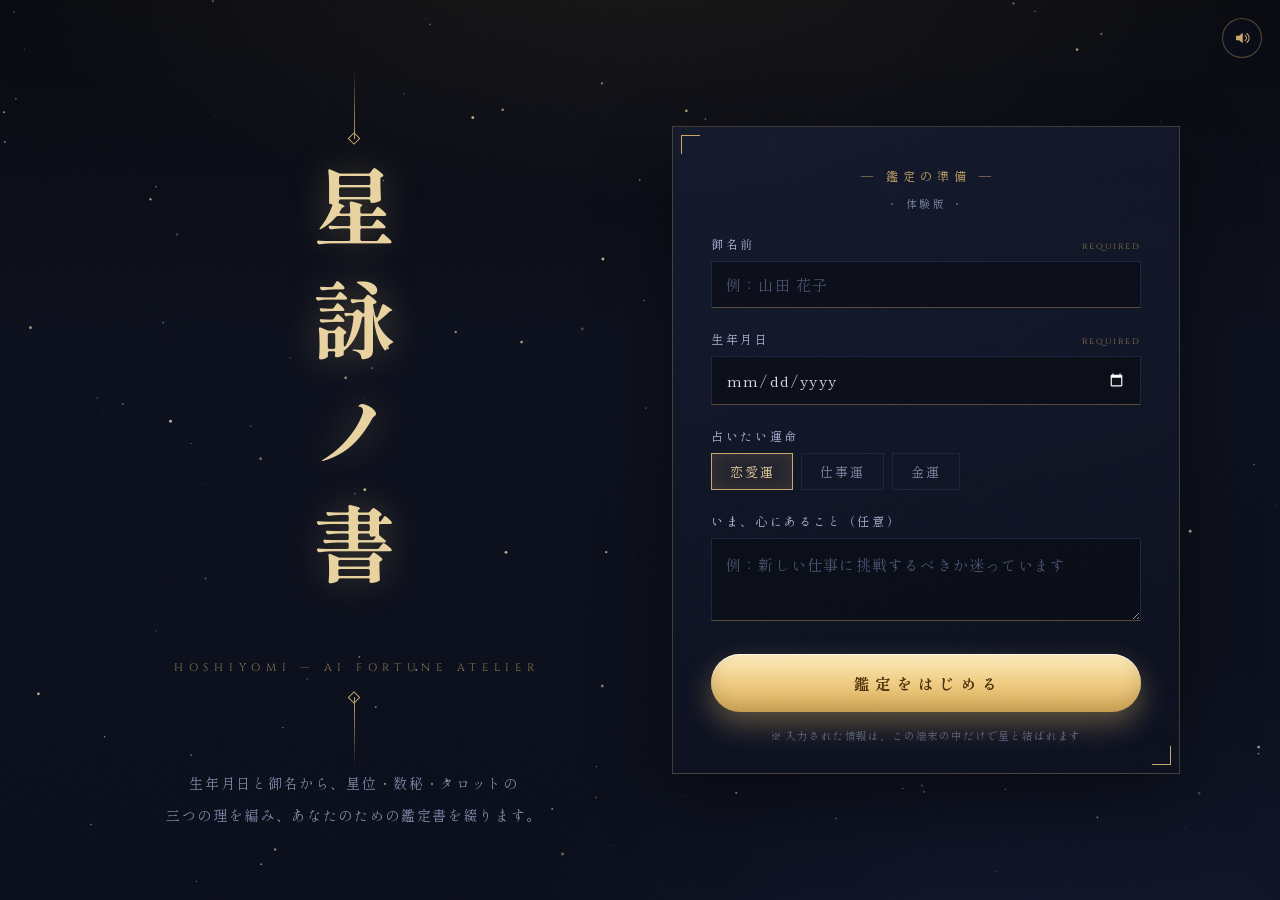
==== commit d88bc1d2: "Gemini API鑑定を導入（Proxyでキー秘匿）／体験終了→APIの設定を行う（各自キー）に対応" ====
--- a/index.html
+++ b/index.html
@@ -200,6 +200,7 @@
 <!-- ============ 印刷用 鑑定書 ============ -->
 <div id="kanteisho" aria-hidden="true"></div>
 
+<script src="config.js"></script>
 <script src="app.js"></script>
 </body>
 </html>
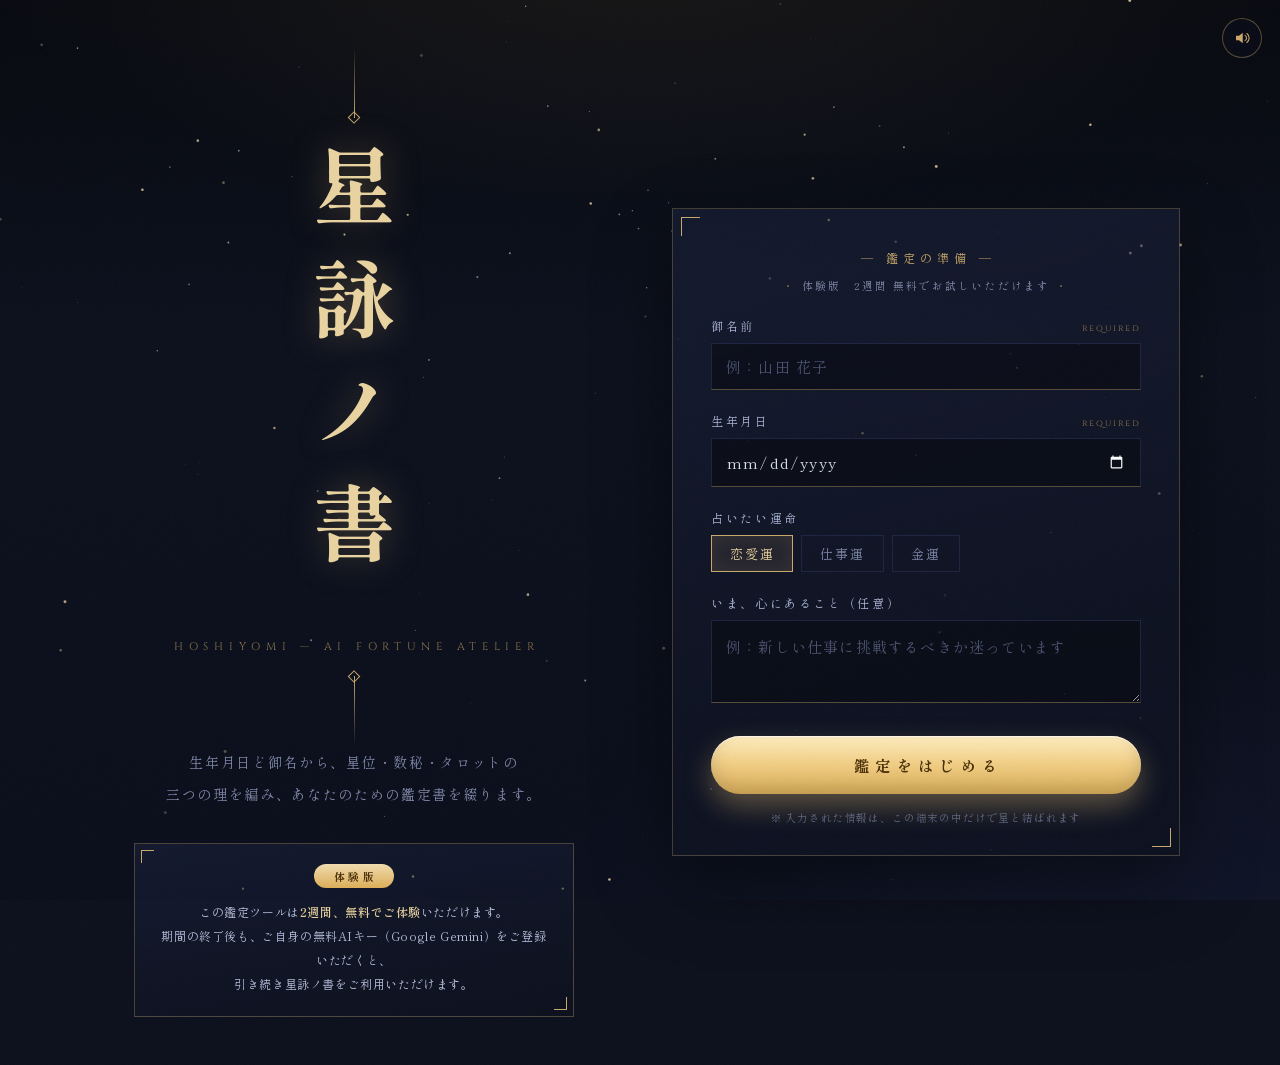
==== commit 0e50743a: "体験版であることを明示（2週間・後は各自APIで継続）／Worker origin可変化／引き継ぎHANDOFF.md追加" ====
--- a/index.html
+++ b/index.html
@@ -31,6 +31,12 @@
         生年月日と御名から、星位・数秘・タロットの<br>
         三つの理を編み、あなたのための鑑定書を綴ります。
       </p>
+      <div class="trial-notice">
+        <span class="trial-notice-tag">体験版</span>
+        <p>この鑑定ツールは<b>2週間、無料でご体験</b>いただけます。<br>
+        期間の終了後も、ご自身の無料AIキー（Google Gemini）をご登録いただくと、<br>
+        引き続き星詠ノ書をご利用いただけます。</p>
+      </div>
     </div>
 
     <div class="intro-form-block">
--- a/style.css
+++ b/style.css
@@ -142,6 +142,49 @@
   line-height: 2.3;
   color: var(--text-dim);
   letter-spacing: .12em;
+}
+
+/* 体験版のご案内 */
+.trial-notice {
+  max-width: 440px;
+  margin: 32px auto 0;
+  border: 1px solid rgba(201,168,106,.32);
+  background: linear-gradient(170deg, rgba(28,36,64,.5), rgba(12,16,29,.55));
+  padding: 18px 22px 20px;
+  text-align: center;
+  position: relative;
+}
+.trial-notice::before, .trial-notice::after {
+  content: "";
+  position: absolute;
+  width: 12px; height: 12px;
+  border-color: var(--gold);
+  border-style: solid;
+}
+.trial-notice::before { top: 6px; left: 6px; border-width: 1px 0 0 1px; }
+.trial-notice::after  { bottom: 6px; right: 6px; border-width: 0 1px 1px 0; }
+.trial-notice-tag {
+  display: inline-block;
+  font-size: 11px;
+  font-weight: 700;
+  letter-spacing: .32em;
+  text-indent: .32em;
+  color: #4a2f08;
+  background: linear-gradient(180deg, #f0dcae, #dcae58);
+  padding: 4px 16px;
+  border-radius: 100px;
+  margin-bottom: 12px;
+}
+.trial-notice p {
+  font-size: 12px;
+  line-height: 2;
+  letter-spacing: .05em;
+  color: #b6bfdc;
+}
+.trial-notice b { color: var(--gold-bright); font-weight: 600; }
+@media (max-width: 860px) {
+  .trial-notice { max-width: 100%; }
+  .trial-notice p br { display: none; }
 }
 
 /* --- 入力フォーム --- */
